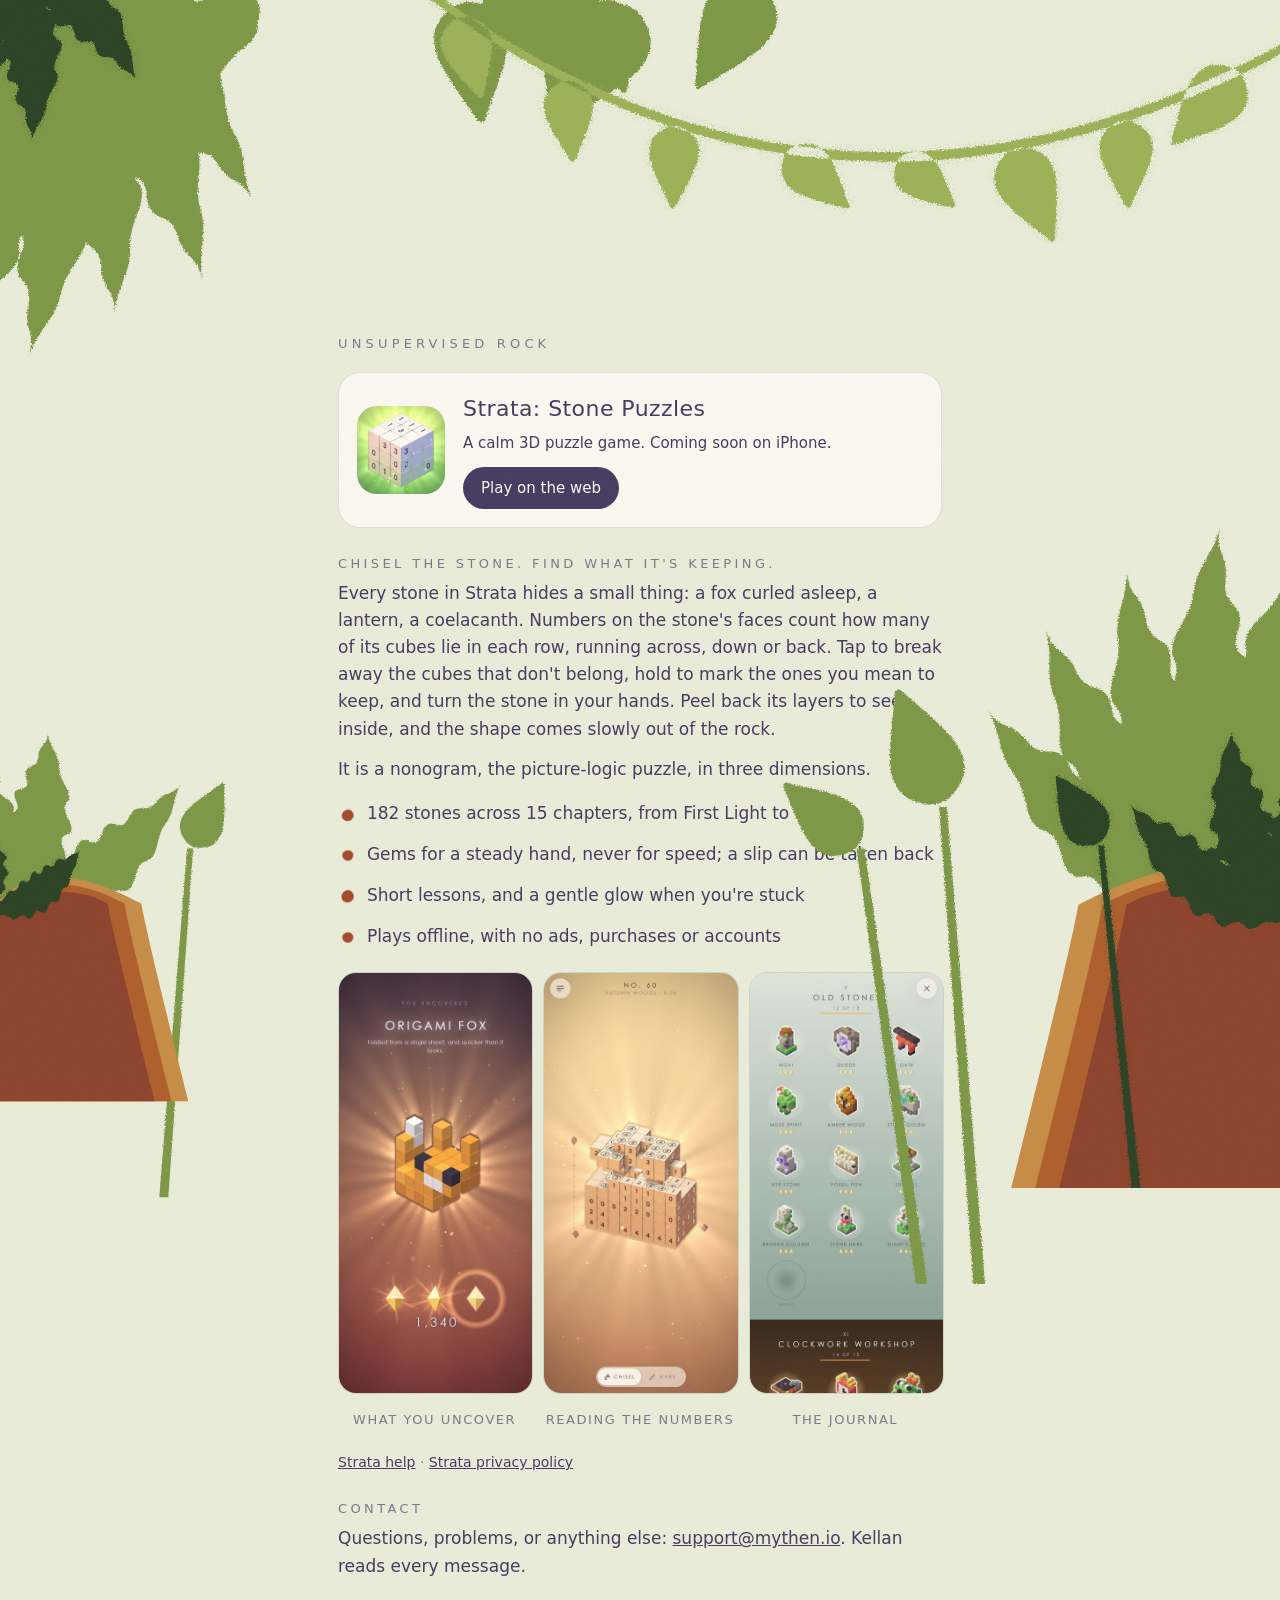
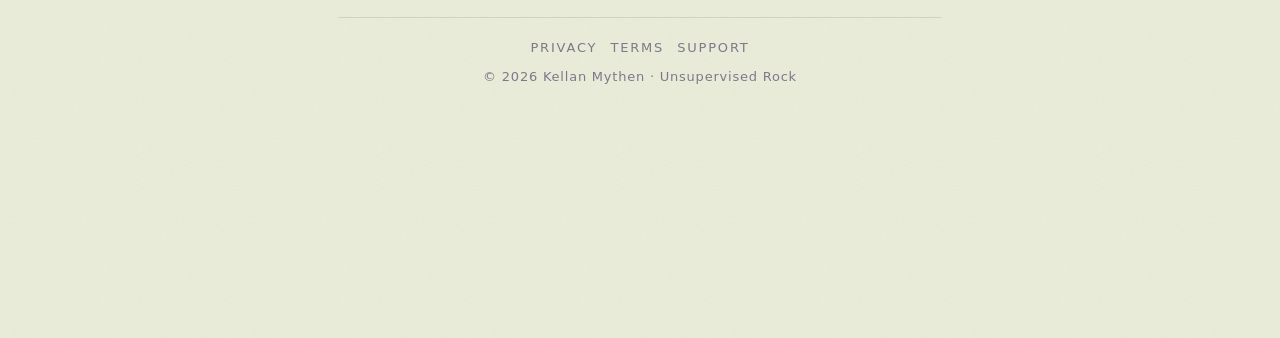
==== strata/index.html @ 88cb1000 "home is the studio alone: its three lines centred with room round them, and Strata as one tile throu" ====
<!doctype html>
<html lang="en">
<head>
  <meta charset="utf-8">
  <meta name="viewport" content="width=device-width, initial-scale=1, viewport-fit=cover">
  <title>Strata: Stone Puzzles � Unsupervised Rock</title>
  <meta name="description" content="Strata: Stone Puzzles, a calm 3D puzzle game for iPhone: chisel the stone and find what it's keeping.">
  <link rel="icon" href="icon.png" type="image/png">
  <link rel="stylesheet" href="../style.css">
</head>
<body>
<img class="canopy-back" src="../top-back.svg" alt="" aria-hidden="true">
<img class="canopy-front" src="../top-front.svg" alt="" aria-hidden="true">
<div class="frame back" aria-hidden="true"><img class="c tl" src="../corner-tl-back.svg" alt=""><img class="c bl" src="../corner-bl-back.svg" alt=""><img class="c br" src="../corner-br-back.svg" alt=""></div>
<div class="frame front" aria-hidden="true"><img class="c tl" src="../corner-tl-front.svg" alt=""><img class="c bl" src="../corner-bl-front.svg" alt=""><img class="c br" src="../corner-br-front.svg" alt=""></div>
<div class="sheet-wrap">
<div class="sheet">
<main>
  <p class="studio"><a href="../">Unsupervised Rock</a></p>

  <section class="game lead" aria-label="Strata: Stone Puzzles">
    <img src="icon.png" alt="The Strata icon: a stone cube with numbers on its faces" width="88" height="88">
    <div>
      <h1>Strata: Stone Puzzles</h1>
      <p>A calm 3D puzzle game. Coming soon on iPhone.</p>
      <div class="links">
        <a class="pill" href="https://kellanm.github.io/strata/">Play on the web</a>
      </div>
    </div>
  </section>

  <section aria-label="About Strata">
    <h2>Chisel the stone. Find what it's keeping.</h2>
    <p>Every stone in Strata hides a small thing: a fox curled asleep, a lantern, a coelacanth. Numbers on the stone's faces count how many of its cubes lie in each row, running across, down or back. Tap to break away the cubes that don't belong, hold to mark the ones you mean to keep, and turn the stone in your hands. Peel back its layers to see inside, and the shape comes slowly out of the rock.</p>
    <p>It is a nonogram, the picture-logic puzzle, in three dimensions.</p>
    <ul class="facts">
      <li>182 stones across 15 chapters, from First Light to Starfall</li>
      <li>Gems for a steady hand, never for speed; a slip can be taken back</li>
      <li>Short lessons, and a gentle glow when you're stuck</li>
      <li>Plays offline, with no ads, purchases or accounts</li>
    </ul>
    <div class="shots">
      <figure><img src="reveal.jpg" alt="An origami fox, uncovered from its stone, on a festival sky" width="440" height="956" loading="lazy"><figcaption>What you uncover</figcaption></figure>
      <figure><img src="solve.jpg" alt="A maple bonsai half chiselled out of its stone, numbers on the faces" width="440" height="956" loading="lazy"><figcaption>Reading the numbers</figcaption></figure>
      <figure><img src="journal.jpg" alt="The Journal: the Old Stones chapter's uncovered objects, a moai among them" width="440" height="956" loading="lazy"><figcaption>The Journal</figcaption></figure>
    </div>
    <p class="meta"><a href="https://kellanm.github.io/strata/support.html">Strata help</a> · <a href="https://kellanm.github.io/strata/privacy.html">Strata privacy policy</a></p>
  </section>

  <h2>Contact</h2>
  <p>Questions, problems, or anything else: <a href="mailto:support@mythen.io">support@mythen.io</a>. Kellan reads every message.</p>
</main>
<footer>
  <a href="../privacy.html">Privacy</a><a href="../terms.html">Terms</a><a href="../support.html">Support</a>
  <p>© 2026 Kellan Mythen · Unsupervised Rock</p>
</footer>
</div>
</div>
</body>
</html>
---- style.css ----
/* Unsupervised Rock: the studio's site (studio/README.md). Calm, like Strata. */
:root { --ink: #4a3d63; --ink-soft: rgba(74, 61, 99, .66); --line: rgba(74, 61, 99, .14);
  --font: "Avenir Next", "Avenir", Futura, "Century Gothic", "Segoe UI", system-ui, sans-serif; }
/* A Paleolithic jungle as a fixed border round the words: a few huge, simple shapes
   (Matisse's cut-outs, Primal's silhouettes) in from the corners, weighted on the diagonal,
   ochre rock mounds and small plants at the foot, the vine swinging across the top;
   tools/frame.py draws them. The border holds still and in front, and the words scroll
   behind it (Kellan, 2026-10-28). Flat colour, sprayed edges. */
html { background: #ebeedb; overscroll-behavior-x: none; }   /* no overflow here: iOS 26 Safari clips fixed layers to the screen between its bars when the root clips */
body { touch-action: pan-y pinch-zoom; }
body { margin: 0; min-height: 100vh; position: relative; color: var(--ink); font: 17px/1.6 var(--font);
  padding: clamp(190px, 22vmax, 320px) 20px 220px; box-sizing: border-box; }
.frame { position: fixed; inset: 0; pointer-events: none; }
.frame.back { z-index: 2; }   /* a fixed border: still, in front; the words scroll behind it */
.frame.front { z-index: 3; }
.c { position: absolute; height: auto; user-select: none; }
.back .c { width: clamp(280px, 40vw, 900px); }  .back .c.bl { width: clamp(240px, 31vw, 680px); }
.front .c { width: clamp(220px, 30vw, 680px); } .front .c.bl { width: clamp(170px, 21vw, 480px); }
/* each corner's art runs on past the screen's edge (tools/frame.py: E/(S+E) = 600/1400 of it), out of
   sight on a computer; iOS 26 Safari draws the page under its status bar and floating tab bar, and
   there the plants carry on instead of stopping in a straight line with the words showing under them */
.c.tl { top: 0; left: 0; transform: translateY(-42.857%); } .c.tr { top: 0; right: 0; transform: translateY(-42.857%) scaleX(-1); }
.c.bl { bottom: 0; left: 0; transform: translateY(42.857%); } .c.br { bottom: 0; right: 0; transform: translateY(42.857%) scaleX(-1); }
.front .c.tl, .front .c.tr { top: -2vmax; } .front .c.bl, .front .c.br { bottom: 0; }
/* the top: a fringe of leaves and the vine swinging out to the right, part of the fixed border */
/* the art runs 200 (of 420) units on above the screen, under the status bar: --e is those 200 units at the scale cover draws it */
.canopy-back, .canopy-front { --h: clamp(150px, 19vmax, 270px); --e: max(calc(100vw * 200 / 1600), calc(var(--h) * 200 / 420));
  position: fixed; top: calc(-1 * var(--e)); left: 0; width: 100%; height: calc(var(--h) + var(--e)); object-fit: cover; object-position: center top; pointer-events: none; user-select: none; }
.canopy-back { z-index: 2; } .canopy-front { z-index: 3; }
/* paint on a wall: a faint grain over everything */
body::after { content: ""; position: absolute; inset: 0; z-index: 4; pointer-events: none; background: url(grain.svg); opacity: .1; mix-blend-mode: multiply; }

/* the formal sheet */
.sheet-wrap { position: relative; z-index: 1; isolation: isolate; max-width: 700px; margin: 0 auto; }
.sheet { position: relative; }   /* no card: the words sit on the page itself */
main { max-width: none; margin: 0; padding: 52px 48px 24px; }
footer { max-width: none; margin: 0 48px; padding: 20px 0 30px; }
@media (max-width: 560px) {
  body { padding: 190px 26px 240px; }
  main { padding: 34px 22px 18px; }
  footer { margin: 0 22px; }
  .back .c { width: 64vw; }  .back .c.bl { width: 50vw; }
  .front .c { width: 48vw; } .front .c.bl { width: 36vw; }
  .frame.front { z-index: 0; }   /* on a phone the front fronds stay behind the sheet, off the words */
}
a { color: var(--ink); overflow-wrap: anywhere; }   /* a long link breaks rather than widening the page */
.studio { margin: 0; font-weight: 400; font-size: 13px; letter-spacing: .32em; text-transform: uppercase; color: var(--ink-soft); }
.studio a { color: inherit; text-decoration: none; }
h1 { margin: 10px 0 0; font-weight: 400; font-size: 26px; letter-spacing: .02em; }
h2 { margin: 2em 0 .4em; font-size: 13px; font-weight: 500; letter-spacing: .26em; text-transform: uppercase; color: var(--ink-soft); }
h3 { margin: 1.4em 0 .3em; font-size: 17px; font-weight: 600; }
p, li { margin: 0 0 .8em; }
.meta { font-size: 14px; color: var(--ink-soft); }
.note { padding: 12px 16px; border-radius: 14px; background: rgba(240, 246, 226, .9); font-size: 15px; }
footer { border-top: 1px solid var(--line); text-align: center; font-size: 13px; letter-spacing: .14em; color: var(--ink-soft); }

/* the game, on the home page */
.game { display: flex; gap: 18px; align-items: center; margin: 34px 0 10px; padding: 18px; border-radius: 22px;
  background: rgba(255, 252, 246, .86); border: 1px solid var(--line); }
.game img { width: 88px; height: 88px; border-radius: 20px; flex: none; }
.game h2 { margin: 0; font-size: 20px; letter-spacing: .02em; text-transform: none; color: var(--ink); font-weight: 500; }
.game p { margin: 4px 0 0; font-size: 15px; }
.links { display: flex; flex-wrap: wrap; gap: 10px; margin-top: 12px; }
.pill { display: inline-block; white-space: nowrap; padding: 9px 18px; border-radius: 999px; background: var(--ink); color: #fffaf3; text-decoration: none; font-size: 15px; }
.pill.soft { background: transparent; color: var(--ink); box-shadow: inset 0 0 0 1px var(--line); }

footer a { color: var(--ink-soft); text-decoration: none; margin: 0 .5em; text-transform: uppercase; }
footer p { margin: .6em 0 0; letter-spacing: .06em; }

/* the feature section */

.shots { display: flex; gap: 12px; overflow-x: auto; scroll-snap-type: x mandatory; margin: 18px -22px 8px; padding: 4px 22px 12px; }
.shots figure { margin: 0; flex: 0 0 62%; max-width: 220px; scroll-snap-align: center; text-align: center; }
.shots img { width: 100%; height: auto; border-radius: 18px; border: 1px solid var(--line); }
.shots figcaption { margin-top: 8px; font-size: 13px; letter-spacing: .12em; text-transform: uppercase; color: var(--ink-soft); }
@media (min-width: 640px) { .shots figure { flex: 1 1 0; } }

/* hand-drawn bullets: a small leaf, each one turned a little differently */
main ul { list-style: none; padding-left: 0; }
main ul li { position: relative; padding-left: 1.7em; }
main ul li::before { content: ""; position: absolute; left: .1em; top: .42em; width: .9em; height: .9em;
  background: url(dab.svg) center / contain no-repeat; transform: rotate(-12deg); }
main ul li:nth-child(2n)::before { transform: rotate(18deg) scale(.92); }
main ul li:nth-child(3n)::before { transform: rotate(-30deg) scale(1.05); }


/* the home page: only the studio, centred in the screen with room round it, and its game as one
   tile (Simogo, Lucas Pope: a sentence about who, then the games themselves are the way in) */
body.home { display: flex; flex-direction: column; min-height: 100vh; min-height: 100svh; padding: 0 24px; }
.hello { flex: 1; display: flex; flex-direction: column; align-items: center; justify-content: center; text-align: center;
  position: relative; z-index: 1; max-width: 30em; margin: 0 auto; padding: max(22vh, 250px) 0 6vh; }   /* clear of the vine */
.hello h1 { font-size: clamp(28px, 4.2vw, 40px); margin: 18px 0 18px; }
.hello .lede { margin: 0; font-size: clamp(17px, 1.5vw, 19px); line-height: 1.7; color: var(--ink-soft); max-width: 26em; }
.tile { display: flex; align-items: center; gap: 16px; margin-top: 64px; padding: 14px 22px 14px 14px; border-radius: 24px;
  text-decoration: none; color: var(--ink); text-align: left; background: rgba(255, 252, 246, .7); box-shadow: inset 0 0 0 1px var(--line);
  transition: transform .2s ease, background .2s ease; }
.tile:hover, .tile:focus-visible { transform: translateY(-2px); background: rgba(255, 252, 246, .95); }
.tile img { width: 72px; height: 72px; border-radius: 17px; flex: none; }
.tile b { display: block; font-weight: 500; font-size: 18px; }
.tile small { display: block; margin-top: 2px; font-size: 14px; color: var(--ink-soft); }
.tile .go { margin-left: 6px; font-size: 20px; color: var(--ink-soft); transition: transform .2s ease; }
.tile:hover .go { transform: translateX(3px); }
.hello-foot { position: relative; z-index: 5;   /* the home page doesn't scroll, so its footer sits in front of the plants */
  width: 100%; max-width: 560px; margin: 0 auto 36px; box-sizing: border-box; }
@media (max-width: 560px) { body.home { padding: 0 26px; } .hello { padding: 140px 0 22px; } .hello h1 { margin: 12px 0 14px; }
  .tile { margin-top: 40px; gap: 14px; padding-right: 18px; } .tile img { width: 60px; height: 60px; border-radius: 14px; } .tile b { font-size: 16px; } .tile .go { display: none; }
  .hello-foot { margin-bottom: 24px; } }
/* the game's own page */
.game.lead { margin-top: 18px; }
.game.lead h1 { margin: 0; font-size: 22px; letter-spacing: .02em; font-weight: 500; }
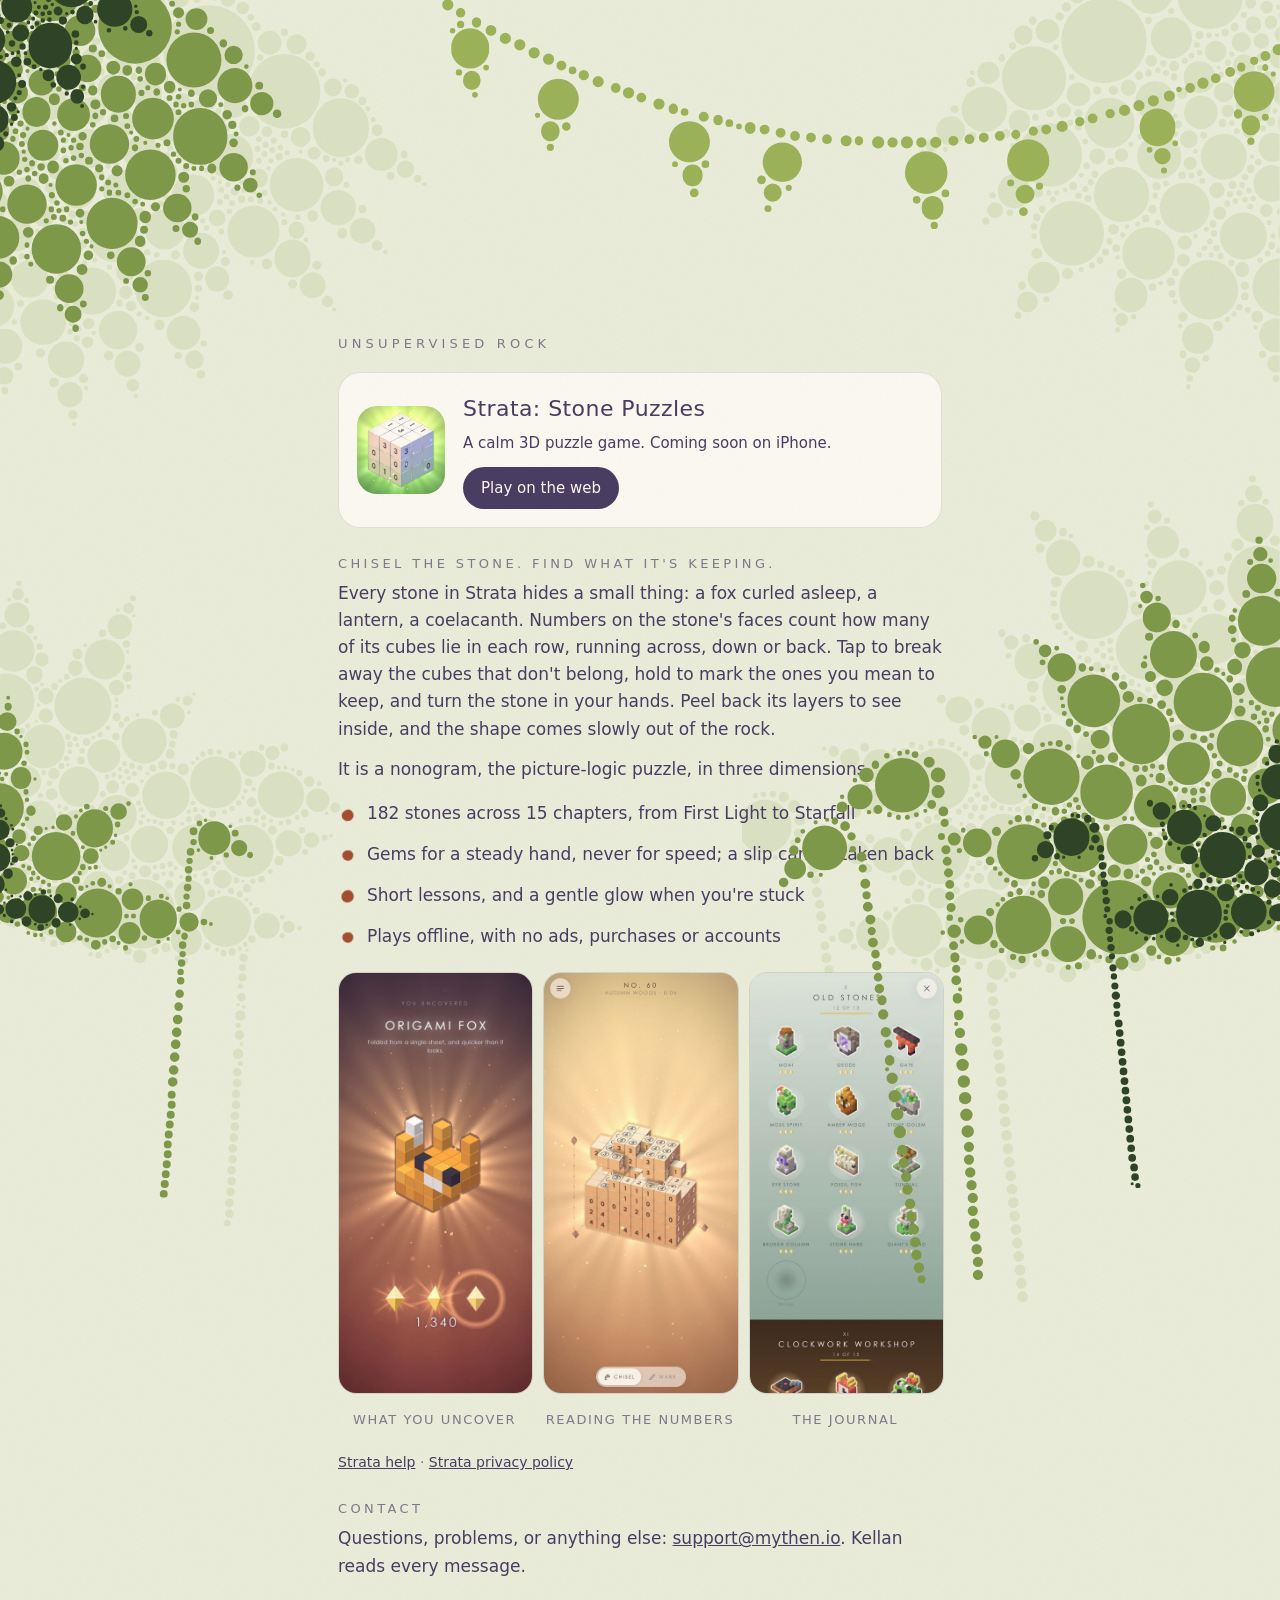
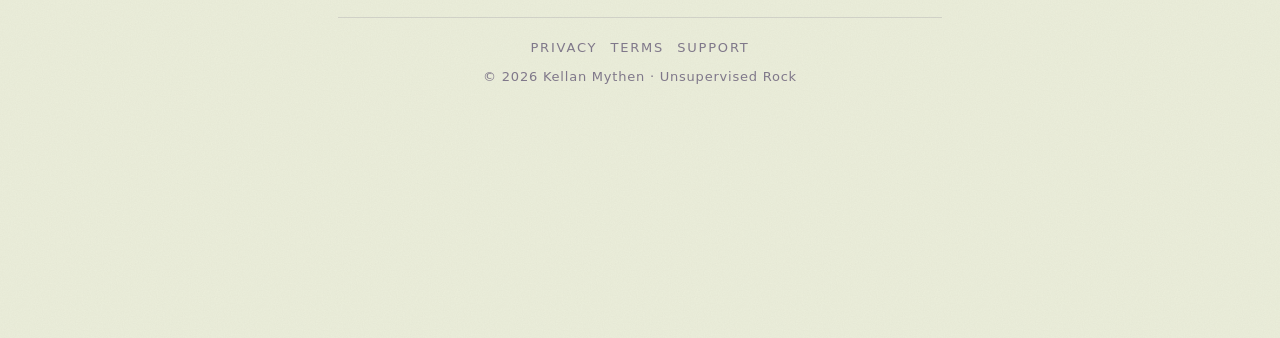
==== commit 2d9f579d: "Plants shaped by gravity, a pale third depth, no ground - tools/soft.py: fronds and leaves settle as" ====
--- a/strata/index.html
+++ b/strata/index.html
@@ -3,13 +3,13 @@
 <head>
   <meta charset="utf-8">
   <meta name="viewport" content="width=device-width, initial-scale=1, viewport-fit=cover">
-  <title>Strata: Stone Puzzles � Unsupervised Rock</title>
+  <title>Strata: Stone Puzzles · Unsupervised Rock</title>
   <meta name="description" content="Strata: Stone Puzzles, a calm 3D puzzle game for iPhone: chisel the stone and find what it's keeping.">
   <link rel="icon" href="icon.png" type="image/png">
   <link rel="stylesheet" href="../style.css">
 </head>
 <body>
-<img class="canopy-back" src="../top-back.svg" alt="" aria-hidden="true">
+<div class="frame far" aria-hidden="true"><img class="c tl" src="../corner-tl-far.svg" alt=""><img class="c tr" src="../corner-tr-far.svg" alt=""><img class="c bl" src="../corner-bl-far.svg" alt=""><img class="c br" src="../corner-br-far.svg" alt=""></div>
 <img class="canopy-front" src="../top-front.svg" alt="" aria-hidden="true">
 <div class="frame back" aria-hidden="true"><img class="c tl" src="../corner-tl-back.svg" alt=""><img class="c bl" src="../corner-bl-back.svg" alt=""><img class="c br" src="../corner-br-back.svg" alt=""></div>
 <div class="frame front" aria-hidden="true"><img class="c tl" src="../corner-tl-front.svg" alt=""><img class="c bl" src="../corner-bl-front.svg" alt=""><img class="c br" src="../corner-br-front.svg" alt=""></div>
--- a/style.css
+++ b/style.css
@@ -11,10 +11,12 @@
 body { margin: 0; min-height: 100vh; position: relative; color: var(--ink); font: 17px/1.6 var(--font);
   padding: clamp(190px, 22vmax, 320px) 20px 220px; box-sizing: border-box; }
 .frame { position: fixed; inset: 0; pointer-events: none; }
+.frame.far { z-index: 0; }   /* the haze: behind the words, nearly the page's colour */
 .frame.back { z-index: 2; }   /* a fixed border: still, in front; the words scroll behind it */
 .frame.front { z-index: 3; }
 .c { position: absolute; height: auto; user-select: none; }
 .back .c { width: clamp(280px, 40vw, 900px); }  .back .c.bl { width: clamp(240px, 31vw, 680px); }
+.far .c { width: clamp(300px, 42vw, 960px); }  .far .c.bl { width: clamp(260px, 34vw, 760px); }
 .front .c { width: clamp(220px, 30vw, 680px); } .front .c.bl { width: clamp(170px, 21vw, 480px); }
 /* each corner's art runs on past the screen's edge (tools/frame.py: E/(S+E) = 600/1400 of it), out of
    sight on a computer; iOS 26 Safari draws the page under its status bar and floating tab bar, and
@@ -24,9 +26,9 @@
 .front .c.tl, .front .c.tr { top: -2vmax; } .front .c.bl, .front .c.br { bottom: 0; }
 /* the top: a fringe of leaves and the vine swinging out to the right, part of the fixed border */
 /* the art runs 200 (of 420) units on above the screen, under the status bar: --e is those 200 units at the scale cover draws it */
-.canopy-back, .canopy-front { --h: clamp(150px, 19vmax, 270px); --e: max(calc(100vw * 200 / 1600), calc(var(--h) * 200 / 420));
+.canopy-front { --h: clamp(150px, 19vmax, 270px); --e: max(calc(100vw * 200 / 1600), calc(var(--h) * 200 / 420));
   position: fixed; top: calc(-1 * var(--e)); left: 0; width: 100%; height: calc(var(--h) + var(--e)); object-fit: cover; object-position: center top; pointer-events: none; user-select: none; }
-.canopy-back { z-index: 2; } .canopy-front { z-index: 3; }
+.canopy-front { z-index: 3; }   /* the vine alone: a fringe here overlapped the corners in the same colour, and the dots of two images can't keep apart (Kellan, 2026-10-28) */
 /* paint on a wall: a faint grain over everything */
 body::after { content: ""; position: absolute; inset: 0; z-index: 4; pointer-events: none; background: url(grain.svg); opacity: .1; mix-blend-mode: multiply; }
 
@@ -39,9 +41,10 @@
   body { padding: 190px 26px 240px; }
   main { padding: 34px 22px 18px; }
   footer { margin: 0 22px; }
+  .far .c { width: 80vw; }  .far .c.bl { width: 66vw; }
   .back .c { width: 64vw; }  .back .c.bl { width: 50vw; }
   .front .c { width: 48vw; } .front .c.bl { width: 36vw; }
-  .frame.front { z-index: 0; }   /* on a phone the front fronds stay behind the sheet, off the words */
+  .frame.back, .frame.front { z-index: 0; }   /* on a phone both stay behind the sheet, off the words: the dark front still over the light back (page order) */
 }
 a { color: var(--ink); overflow-wrap: anywhere; }   /* a long link breaks rather than widening the page */
 .studio { margin: 0; font-weight: 400; font-size: 13px; letter-spacing: .32em; text-transform: uppercase; color: var(--ink-soft); }
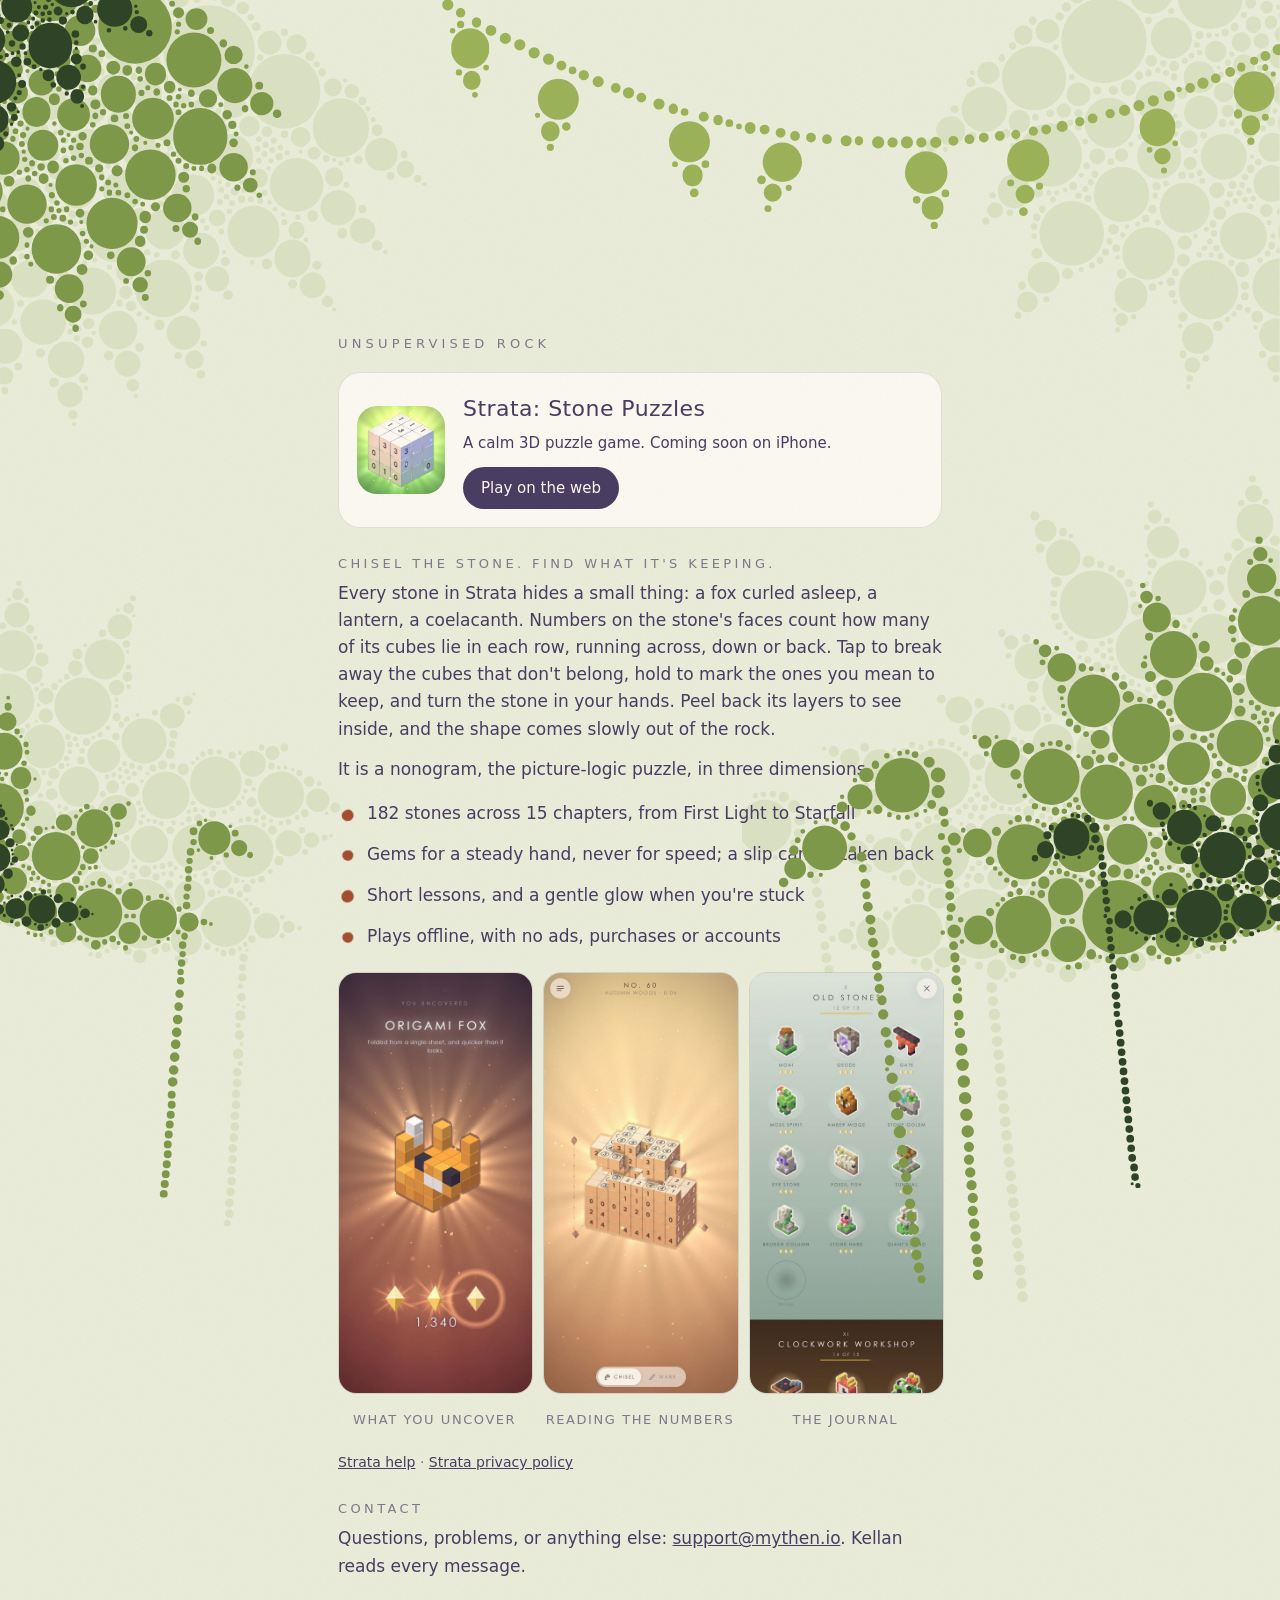
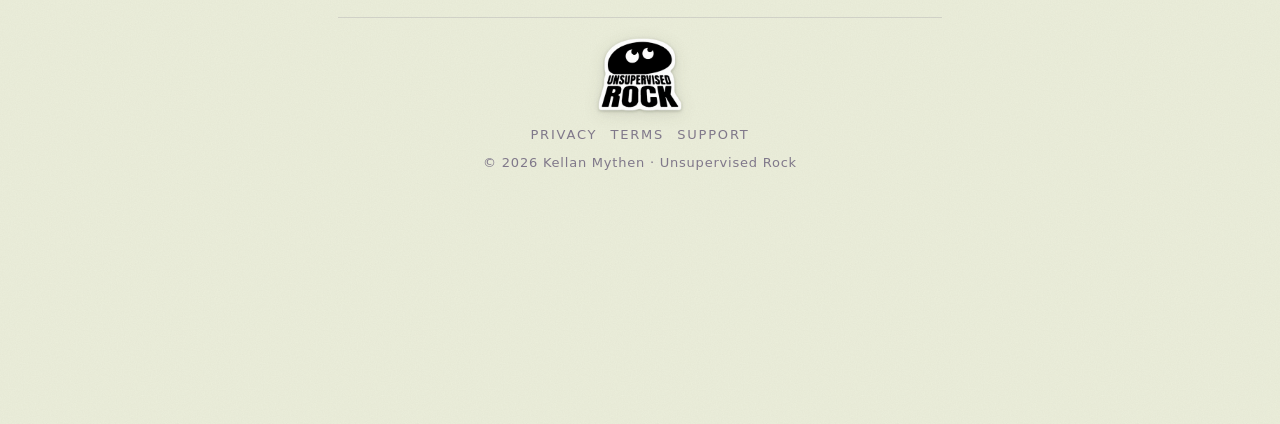
==== commit 23189049: "The studio's mark in the footer: the Unsupervised Rock sticker from Strata's splash card Co-Authored" ====
--- a/strata/index.html
+++ b/strata/index.html
@@ -51,6 +51,7 @@
   <p>Questions, problems, or anything else: <a href="mailto:support@mythen.io">support@mythen.io</a>. Kellan reads every message.</p>
 </main>
 <footer>
+  <a class="studio-mark" href="../" aria-label="Unsupervised Rock, home"><img src="../unsupervised-rock.png" alt="" width="84" height="72"></a>
   <a href="../privacy.html">Privacy</a><a href="../terms.html">Terms</a><a href="../support.html">Support</a>
   <p>© 2026 Kellan Mythen · Unsupervised Rock</p>
 </footer>
--- a/style.css
+++ b/style.css
@@ -69,6 +69,9 @@
 
 footer a { color: var(--ink-soft); text-decoration: none; margin: 0 .5em; text-transform: uppercase; }
 footer p { margin: .6em 0 0; letter-spacing: .06em; }
+/* the studio's mark, the sticker from Strata's splash card; a soft shadow so its white edge shows on the paper */
+footer .studio-mark { display: block; width: 84px; margin: 0 auto 14px; }
+footer .studio-mark img { display: block; width: 100%; height: auto; filter: drop-shadow(0 1px 1.5px rgba(40, 45, 30, .28)) drop-shadow(0 3px 8px rgba(40, 45, 30, .12)); }
 
 /* the feature section */
 
